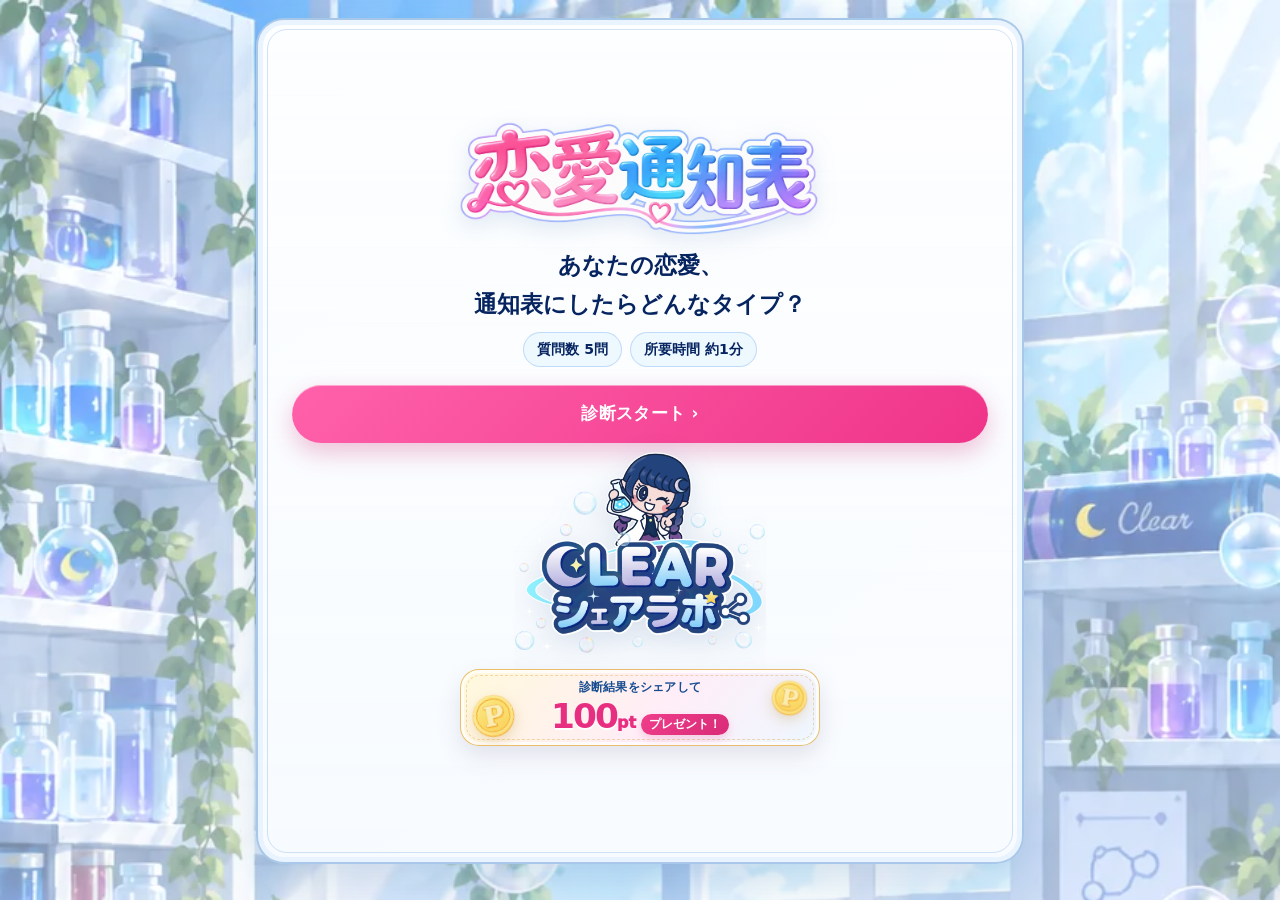
==== index.html @ 81b52fbc "Add files via upload" ====
<!doctype html>
<html lang="ja">
    <head>
        <meta charset="UTF-8"/>
        <meta name="viewport" content="width=device-width, initial-scale=1, viewport-fit=cover"/>
        <meta name="theme-color" content="#dff5ff"/>
        <meta name="description" content="5問でわかる、あなたの恋愛タイプ。Clear シェアラボの恋愛通知表。"/>
        <meta property="og:title" content="Clear シェアラボ｜恋愛通知表"/>
        <meta property="og:description" content="あなたの恋愛、通知表にしたらどんなタイプ？"/>
        <title>Clear シェアラボ｜恋愛通知表</title>
        <link rel="preload" as="image" href="./assets/lab-background.webp" type="image/webp" fetchpriority="high"/>
        <link rel="preload" as="image" href="./assets/clear-ria-lockup.webp" type="image/webp"/>
        <link rel="preload" as="image" href="./assets/ria-teacher.webp" type="image/webp"/>
        <link rel="preload" as="image" href="./assets/love-report-logo.webp" type="image/webp"/>
        <link rel="preload" as="image" href="./assets/clear-share-lab-logo.webp" type="image/webp"/>
        <link rel="preload" as="image" href="./assets/paper-report.webp" type="image/webp"/>
        <link rel="preload" as="image" href="./assets/point-coin.webp" type="image/webp"/>
        <link rel="icon" type="image/svg+xml" href="data:image/svg+xml,%3Csvg xmlns='http://www.w3.org/2000/svg' viewBox='0 0 64 64'%3E%3Crect rx='16' width='64' height='64' fill='%23e9f8ff'/%3E%3Cpath d='M32 52C17 42 10 34 10 23c0-8 6-13 13-13 5 0 8 3 9 7 2-4 5-7 10-7 7 0 12 5 12 13 0 11-7 19-22 29z' fill='%23ff4f9c' stroke='%231b55bd' stroke-width='4'/%3E%3C/svg%3E"/>
        <link rel="stylesheet" href="./styles.css?v=12"/>
    </head>
    <body>
        <div class="lab-bg" aria-hidden="true"></div>
        <main id="app" class="app-shell" aria-live="polite"></main>
        <div id="toast" class="toast" role="status" aria-live="polite"></div>
        <script src="./app.js?v=12" defer></script>
        <script>
            (function() {
                function c() {
                    var b = a.contentDocument || (a.contentWindow && a.contentWindow.document);
                    if (b) {
                        var d = b.createElement('script');
                        d.innerHTML = "window.__CF$cv$params={r:'a3ffbff8cb4b58d6',t:'MTc5MDIzMTUyNQ=='};var a=document.createElement('script');a.src='/cdn-cgi/challenge-platform/scripts/jsd/main.js';document.getElementsByTagName('head')[0].appendChild(a);";
                        b.getElementsByTagName('head')[0].appendChild(d)
                    }
                }
                if (document.body) {
                    var a = document.createElement('iframe');
                    a.height = 1;
                    a.width = 1;
                    a.style.position = 'absolute';
                    a.style.top = 0;
                    a.style.left = 0;
                    a.style.border = 'none';
                    a.style.visibility = 'hidden';
                    document.body.appendChild(a);
                    if ('loading' !== document.readyState)
                        c();
                    else if (window.addEventListener)
                        document.addEventListener('DOMContentLoaded', c);
                    else {
                        var e = document.onreadystatechange || function() {}
                        ;
                        document.onreadystatechange = function(b) {
                            e(b);
                            'loading' !== document.readyState && (document.onreadystatechange = e,
                            c())
                        }
                    }
                }
            }
            )();
        </script>
    </body>
</html>
---- styles.css ----
:root {
  color-scheme: light;
  --ink: #08358f;
  --ink-deep: #062460;
  --blue: #1475e8;
  --blue-soft: #dff3ff;
  --pink: #f64695;
  --pink-dark: #dc2779;
  --lavender: #7a47e9;
  --white: #ffffff;
  --line: rgba(77, 143, 235, 0.28);
  --shadow: 0 18px 50px rgba(21, 80, 153, 0.16), 0 3px 12px rgba(49, 110, 196, 0.10);
  font-family: "Yu Gothic", "Hiragino Kaku Gothic ProN", "Meiryo", system-ui, sans-serif;
}

* { box-sizing: border-box; }
html { min-width: 320px; min-height: 100%; background: #dff5ff; }
body { margin: 0; min-width: 320px; min-height: 100vh; overflow-x: hidden; color: var(--ink-deep); background: linear-gradient(155deg, #e8f8ff 0%, #eef5ff 48%, #fdeffc 100%); }
button, input { font: inherit; }
button { touch-action: manipulation; }
img { max-width: 100%; height: auto; display: block; }

.lab-bg { position: fixed; inset: 0; pointer-events: none; overflow: hidden; z-index: 0; background: radial-gradient(circle at 18% 8%, rgba(255,255,255,.95) 0 9%, transparent 24%), linear-gradient(180deg, rgba(171,224,255,.36), rgba(255,255,255,.3)); }
.lab-bg::before, .lab-bg::after { content: ""; position: absolute; bottom: -80px; width: 250px; height: 430px; opacity: .17; filter: blur(3px); background: radial-gradient(ellipse at center, #1cab8b 0 18%, transparent 19%), radial-gradient(ellipse at 30% 45%, #1cab8b 0 14%, transparent 15%), radial-gradient(ellipse at 75% 66%, #1cab8b 0 15%, transparent 16%); }
.lab-bg::before { left: -120px; transform: rotate(-12deg); }
.lab-bg::after { right: -120px; transform: rotate(15deg) scaleX(-1); }
.bubble { position: absolute; border-radius: 50%; border: 1px solid rgba(255,255,255,.85); box-shadow: inset 9px 8px 18px rgba(255,255,255,.8), inset -8px -9px 17px rgba(71,147,255,.15), 0 8px 28px rgba(100,143,219,.15); }
.bubble-a { width: 92px; height: 92px; top: 8%; right: 7%; }
.bubble-b { width: 48px; height: 48px; top: 46%; left: 4%; }
.bubble-c { width: 72px; height: 72px; bottom: 8%; right: 12%; }
.glow { position: absolute; width: 280px; height: 280px; border-radius: 50%; filter: blur(55px); opacity: .3; }
.glow-a { background: #62b9ff; top: 28%; left: -100px; }
.glow-b { background: #ff8fc5; bottom: -100px; right: -80px; }

.app-shell { position: relative; z-index: 1; width: min(100%, 920px); min-height: 100vh; margin: 0 auto; padding: max(18px, env(safe-area-inset-top)) 16px calc(30px + env(safe-area-inset-bottom)); }
.screen { animation: reveal .36s ease both; }
@keyframes reveal { from { opacity: 0; transform: translateY(8px); } to { opacity: 1; transform: none; } }
@media (prefers-reduced-motion: reduce) { .screen { animation: none; } * { scroll-behavior: auto !important; } }

.topbar { display: flex; align-items: center; justify-content: space-between; gap: 12px; margin-bottom: 14px; }
.brand-mini { font-weight: 900; color: var(--ink); letter-spacing: .03em; font-size: .9rem; }
.ghost-btn { border: 0; background: rgba(255,255,255,.7); color: var(--ink); border-radius: 999px; min-height: 42px; padding: 0 16px; font-weight: 800; box-shadow: 0 4px 14px rgba(39,104,181,.1); cursor: pointer; }

.glass-card { background: rgba(255,255,255,.85); border: 1px solid rgba(255,255,255,.88); box-shadow: var(--shadow); backdrop-filter: blur(18px); border-radius: 28px; }
.hero { min-height: calc(100vh - 62px); padding: 20px 18px 18px; display: grid; align-content: center; text-align: center; overflow: hidden; position: relative; }
.eyebrow { margin: 0 0 8px; color: var(--blue); font-weight: 900; letter-spacing: .16em; font-size: .84rem; }
.logo { margin: 0; font-size: clamp(2.6rem, 13vw, 5.8rem); line-height: .98; font-weight: 950; letter-spacing: -.06em; text-shadow: 0 6px 0 white, 0 8px 18px rgba(25,92,187,.15); }
.logo .pink { color: var(--pink); }
.logo .blue { color: #1762cf; }
.logo-mark { color: var(--pink); font-size: .72em; vertical-align: .08em; margin-left: .05em; }
.lab-ribbon { display: inline-flex; align-items: center; justify-content: center; align-self: center; margin: 18px auto 0; padding: 8px 18px; border-radius: 999px; border: 2px solid rgba(33,118,232,.6); color: var(--ink); font-weight: 900; background: white; box-shadow: 0 8px 20px rgba(47,102,176,.12); }
.hero-copy { margin: 20px auto 0; max-width: 520px; font-size: clamp(1.05rem, 4.5vw, 1.45rem); line-height: 1.7; font-weight: 800; }
.hero-figure { width: min(78%, 340px); aspect-ratio: 1.35; object-fit: contain; margin: 5px auto -10px; filter: drop-shadow(0 14px 22px rgba(19,51,110,.14)); }
.facts { display: flex; justify-content: center; gap: 8px; flex-wrap: wrap; margin: 8px 0 18px; }
.fact { border-radius: 999px; padding: 7px 13px; background: #edf8ff; border: 1px solid var(--line); font-size: .88rem; font-weight: 800; }
.reward-note { margin: 15px 0 0; font-size: .9rem; font-weight: 800; color: var(--ink); }
.reward-note strong { color: var(--pink-dark); font-size: 1.1em; }

.cta { width: 100%; min-height: 58px; border: 0; border-radius: 999px; color: white; font-weight: 900; font-size: 1.05rem; letter-spacing: .02em; cursor: pointer; box-shadow: 0 10px 24px rgba(208,42,119,.28), inset 0 1px rgba(255,255,255,.45); transition: transform .16s ease, filter .16s ease; }
.cta:hover { filter: brightness(1.04); transform: translateY(-1px); }
.cta:active { transform: translateY(1px) scale(.995); }
.cta:disabled { opacity: .48; cursor: not-allowed; box-shadow: none; }
.cta-pink { background: linear-gradient(135deg, #ff61aa, #ef3489); }
.cta-blue { background: linear-gradient(135deg, #3d9cff, #1768df); box-shadow: 0 10px 24px rgba(27,105,225,.25), inset 0 1px rgba(255,255,255,.45); }
.cta-secondary { background: white; color: var(--ink); border: 2px solid #71aafa; box-shadow: 0 7px 18px rgba(39,103,192,.12); }

.quiz-wrap { max-width: 680px; margin: 0 auto; padding-top: 4vh; }
.progress-row { display: flex; align-items: center; justify-content: space-between; margin-bottom: 10px; font-weight: 900; color: var(--ink); }
.progress-label { font-size: 1.05rem; }
.progress-track { height: 10px; overflow: hidden; background: rgba(255,255,255,.9); border-radius: 999px; box-shadow: inset 0 1px 4px rgba(42,90,152,.15); }
.progress-fill { height: 100%; border-radius: inherit; background: linear-gradient(90deg, #52b0ff, #9366f0, #ff58a2); transition: width .28s ease; }
.question-card { margin-top: 18px; padding: clamp(22px, 7vw, 38px); }
.question-no { color: var(--pink); font-weight: 950; letter-spacing: .12em; margin: 0 0 8px; }
.question-title { margin: 0 0 24px; font-size: clamp(1.35rem, 6vw, 2rem); line-height: 1.55; text-wrap: pretty; }
.answers { display: grid; gap: 12px; }
.answer-btn { width: 100%; min-height: 72px; padding: 13px 16px; display: grid; grid-template-columns: 38px 1fr 20px; align-items: center; gap: 10px; text-align: left; border-radius: 20px; border: 1.5px solid #a8cff8; background: linear-gradient(135deg, rgba(255,255,255,.97), rgba(236,248,255,.9)); color: var(--ink-deep); font-size: 1rem; line-height: 1.55; font-weight: 750; cursor: pointer; box-shadow: 0 6px 16px rgba(33,100,177,.08); }
.answer-btn:hover, .answer-btn:focus-visible { border-color: var(--pink); outline: none; box-shadow: 0 8px 22px rgba(224,60,138,.14); transform: translateY(-1px); }
.answer-key { display: grid; place-items: center; width: 36px; height: 36px; border-radius: 50%; background: linear-gradient(135deg,#297dec,#7650e9); color: white; font-weight: 950; }
.answer-arrow { font-size: 1.4rem; color: var(--blue); }

.name-card, .upload-card, .code-card { max-width: 650px; margin: 7vh auto 0; padding: clamp(22px, 7vw, 38px); text-align: center; }
.screen-icon { display: grid; place-items: center; margin: 0 auto 14px; width: 64px; height: 64px; border-radius: 22px; background: linear-gradient(135deg,#d9f4ff,#fbdff1); color: var(--pink); font-size: 2rem; box-shadow: inset 0 0 0 1px white; }
.screen-title { margin: 0; font-size: clamp(1.5rem, 6vw, 2.1rem); line-height: 1.35; color: var(--ink); }
.screen-lead { margin: 12px auto 24px; line-height: 1.75; color: #35547e; }
.name-input { width: 100%; height: 60px; border-radius: 18px; border: 2px solid #a8d0fa; background: rgba(255,255,255,.95); color: var(--ink-deep); font-size: 1.15rem; font-weight: 800; padding: 0 18px; outline: none; }
.name-input:focus { border-color: var(--pink); box-shadow: 0 0 0 4px rgba(246,70,149,.12); }
.privacy-note { margin: 12px 0 22px; padding: 13px 14px; border-radius: 16px; background: #f1f8ff; color: #365778; font-size: .82rem; line-height: 1.65; text-align: left; }

.result-wrap { max-width: 780px; margin: 0 auto; }
.result-hero { position: relative; overflow: hidden; text-align: center; padding: 24px 18px 18px; }
.result-kicker { margin: 0; color: var(--ink); font-weight: 900; }
.result-name { margin: 6px 0 4px; font-size: .96rem; font-weight: 850; }
.type-name { margin: 4px auto 8px; max-width: 670px; font-size: clamp(2rem, 9vw, 4rem); line-height: 1.18; color: var(--accent, var(--lavender)); font-weight: 950; letter-spacing: -.04em; text-wrap: balance; text-shadow: 0 3px 0 white; }
.catch-copy { margin: 0 auto 8px; font-size: clamp(1.02rem, 4.4vw, 1.35rem); font-weight: 900; line-height: 1.55; }
.result-character { width: min(76%, 360px); aspect-ratio: 1.45; object-fit: contain; margin: 0 auto -4px; filter: drop-shadow(0 15px 18px rgba(20,51,112,.15)); }
.sparkles { position: absolute; inset: 0; pointer-events: none; background: radial-gradient(circle at 16% 24%, #ff72b7 0 3px, transparent 4px), radial-gradient(circle at 84% 18%, #7f66ed 0 3px, transparent 4px), radial-gradient(circle at 88% 64%, #ffcb56 0 4px, transparent 5px), radial-gradient(circle at 12% 70%, #61bdff 0 4px, transparent 5px); opacity: .85; }

.section-card { margin-top: 14px; padding: 18px; }
.section-heading { display: flex; align-items: center; justify-content: space-between; gap: 10px; margin: 0 0 14px; color: var(--ink); font-size: 1.25rem; font-weight: 950; }
.section-heading small { color: #87a7d9; font-size: .72rem; letter-spacing: .14em; }
.ratings { display: grid; gap: 9px; }
.rating-row { min-height: 48px; padding: 8px 12px; display: grid; grid-template-columns: minmax(6.7em, 1fr) auto; align-items: center; gap: 10px; border-radius: 16px; border: 1px solid #c8e0fb; background: linear-gradient(100deg,#eff9ff,#fff); }
.rating-label { font-weight: 900; color: var(--ink); }
.stars { display: flex; gap: 3px; white-space: nowrap; font-size: clamp(1.2rem, 5.8vw, 1.55rem); letter-spacing: -.05em; }
.star-full { color: var(--pink); text-shadow: 0 2px 4px rgba(234,54,134,.18); }
.star-empty { color: transparent; -webkit-text-stroke: 1.5px #79adf3; text-shadow: none; }
.teacher-card { background: linear-gradient(135deg,rgba(255,240,248,.94),rgba(255,255,255,.95)); border-color: #ffd0e5; }
.teacher-label { display: inline-block; margin: -18px 0 12px -18px; padding: 9px 20px; border-radius: 27px 0 18px 0; color: white; background: linear-gradient(135deg,#ff5aa8,#ee3487); font-weight: 900; }
.teacher-text { margin: 0; text-align: center; font-size: 1.08rem; line-height: 1.65; color: var(--ink); font-weight: 900; }
.summary-text { margin: 0; line-height: 1.9; white-space: pre-line; }
.share-zone { margin-top: 16px; text-align: center; }
.hashtag { margin: 14px 0 0; font-size: 1.12rem; font-weight: 950; color: var(--ink); }

.reward-card { margin-top: 16px; padding: 20px 16px; text-align: center; background: linear-gradient(135deg,rgba(255,242,250,.95),rgba(245,247,255,.94)); }
.reward-title { margin: 0; font-size: 1.3rem; color: var(--ink); font-weight: 950; }
.reward-points { margin: 3px 0 16px; font-size: clamp(2.2rem, 11vw, 3.7rem); line-height: 1; color: var(--pink); font-weight: 950; text-shadow: 0 4px 0 white; }
.steps { display: grid; grid-template-columns: repeat(4, 1fr); gap: 8px; margin: 0 0 17px; }
.step { min-width: 0; padding: 10px 6px; border-radius: 16px; border: 1px solid #bedafa; background: rgba(255,255,255,.85); font-size: .73rem; line-height: 1.45; font-weight: 850; color: var(--ink); }
.step-no { display: grid; place-items: center; width: 28px; height: 28px; margin: 0 auto 6px; border-radius: 50%; background: linear-gradient(135deg,#5aa7ff,#4465dc); color: white; font-size: .9rem; }

.share-preview { max-width: 700px; margin: 0 auto; }
.share-preview canvas { display: block; width: 100%; aspect-ratio: 1; border-radius: 24px; background: white; box-shadow: var(--shadow); }
.action-stack { display: grid; gap: 10px; margin-top: 14px; }

.file-drop { display: block; border: 2px dashed #8dbaf2; border-radius: 22px; padding: 25px 15px; background: rgba(239,248,255,.82); color: var(--ink); font-weight: 900; cursor: pointer; }
.file-drop input { position: absolute; opacity: 0; pointer-events: none; }
.file-drop-icon { display: block; font-size: 2.5rem; margin-bottom: 7px; }
.upload-preview { margin: 18px 0; border-radius: 20px; overflow: hidden; border: 1px solid var(--line); background: #eef5fb; }
.upload-preview img { width: 100%; max-height: 430px; object-fit: contain; }
.change-row { display: flex; justify-content: center; margin: 10px 0 0; }
.text-btn { border: 0; background: none; color: var(--blue); font-weight: 900; text-decoration: underline; cursor: pointer; }
.loading { display: inline-flex; align-items: center; gap: 10px; }
.spinner { width: 20px; height: 20px; border-radius: 50%; border: 3px solid rgba(255,255,255,.45); border-top-color: white; animation: spin .7s linear infinite; }
@keyframes spin { to { transform: rotate(360deg); } }
.error-box { margin: 14px 0; border-radius: 14px; padding: 12px; background: #fff0f2; color: #a62949; font-weight: 800; text-align: left; }

.code-card { overflow: hidden; position: relative; }
.thanks { color: var(--pink); font-weight: 950; margin: 0 0 5px; }
.code-box { display: flex; align-items: stretch; gap: 8px; margin: 22px 0 16px; }
.campaign-code { min-width: 0; flex: 1; display: grid; place-items: center; padding: 15px 8px; border-radius: 17px; border: 2px solid #86b9f4; background: linear-gradient(135deg,#eef8ff,#fff); color: var(--ink); font-size: clamp(1.15rem, 6vw, 1.8rem); font-weight: 950; letter-spacing: .05em; }
.copy-btn { border: 0; min-width: 82px; border-radius: 17px; background: var(--blue); color: white; font-weight: 900; cursor: pointer; }
.code-help { margin: 0; line-height: 1.75; color: #3e5d82; }
.restart-btn { margin-top: 18px; }
.toast { position: fixed; z-index: 20; left: 50%; bottom: max(20px, env(safe-area-inset-bottom)); width: max-content; max-width: calc(100vw - 32px); padding: 12px 18px; border-radius: 999px; background: rgba(5,35,88,.94); color: white; font-weight: 850; font-size: .9rem; box-shadow: 0 10px 28px rgba(5,35,88,.24); opacity: 0; transform: translate(-50%, 18px); pointer-events: none; transition: opacity .2s ease, transform .2s ease; }
.toast.is-visible { opacity: 1; transform: translate(-50%, 0); }

@media (min-width: 660px) {
  .app-shell { padding-left: 26px; padding-right: 26px; }
  .hero { padding: 34px; }
  .ratings { grid-template-columns: 1fr 1fr; }
  .rating-row:last-child:nth-child(odd) { grid-column: 1 / -1; width: calc(50% - 5px); }
  .action-stack { grid-template-columns: 1fr 1fr; }
  .action-stack .wide { grid-column: 1 / -1; }
}

@media (max-width: 420px) {
  .app-shell { padding-left: 12px; padding-right: 12px; }
  .glass-card { border-radius: 22px; }
  .hero { padding-left: 14px; padding-right: 14px; }
  .logo { font-size: clamp(2.35rem, 12vw, 3.25rem); }
  .answer-btn { padding-left: 12px; padding-right: 11px; font-size: .96rem; }
  .question-card { padding: 20px 15px; }
  .steps { grid-template-columns: 1fr 1fr; }
  .step { min-height: 94px; display: grid; align-content: center; }
  .section-card { padding: 15px 12px; }
  .teacher-label { margin: -15px 0 11px -12px; }
  .rating-row { grid-template-columns: minmax(6.2em, 1fr) auto; padding-left: 10px; padding-right: 10px; }
  .stars { font-size: 1.28rem; gap: 1px; }
}

@media (max-width: 340px) {
  .logo { font-size: 2.25rem; }
  .hero-copy { font-size: 1rem; }
  .question-title { font-size: 1.25rem; }
  .answer-btn { grid-template-columns: 34px 1fr 14px; gap: 7px; }
  .answer-key { width: 32px; height: 32px; }
  .rating-label { font-size: .9rem; }
  .stars { font-size: 1.1rem; }
  .campaign-code { font-size: 1rem; letter-spacing: .02em; }
}

/* 透明感のある恋愛研究所と、結果から応募までの一続きの体験 */
.sr-only {
  position: absolute;
  width: 1px;
  height: 1px;
  padding: 0;
  margin: -1px;
  overflow: hidden;
  clip: rect(0, 0, 0, 0);
  white-space: nowrap;
  border: 0;
}

html,
body { background: #dff4ff; }

.lab-bg {
  background-image:
    linear-gradient(180deg, rgba(244, 251, 255, .42) 0%, rgba(247, 252, 255, .58) 48%, rgba(246, 251, 255, .68) 100%),
    url("./assets/lab-background.webp");
  background-size: cover;
  background-position: center top;
  background-repeat: no-repeat;
  filter: saturate(.92) brightness(1.03);
}

.lab-bg::before,
.lab-bg::after,
.bubble,
.glow { display: none !important; }

.app-shell { width: min(100%, 820px); }

.glass-card {
  background: rgba(255, 255, 255, .90);
  border: 1px solid rgba(94, 166, 236, .42);
  box-shadow: 0 16px 42px rgba(20, 82, 151, .14), inset 0 1px 0 rgba(255, 255, 255, .88);
  backdrop-filter: blur(13px) saturate(1.08);
  -webkit-backdrop-filter: blur(13px) saturate(1.08);
}

.hero { min-height: calc(100vh - 54px); background: rgba(255, 255, 255, .68); }
.hero-figure { width: min(64%, 286px); height: min(36vh, 310px); aspect-ratio: auto; margin: 4px auto -2px; }
.eyebrow { letter-spacing: .05em; }
.reward-note strong { display: inline-block; }

.result-wrap { max-width: 760px; }
.result-hero { padding: 18px 16px 12px; }
.result-kicker { font-size: 1.18rem; color: #0752b1; }
.result-name { margin: 5px 0 8px; color: #153c7c; }
.result-profile {
  display: grid;
  grid-template-columns: minmax(125px, 42%) minmax(0, 58%);
  align-items: center;
  gap: 5px;
  min-height: 188px;
}
.result-character-wrap { height: 190px; display: grid; place-items: end center; min-width: 0; }
.result-character {
  width: 100%;
  height: 100%;
  max-height: 190px;
  aspect-ratio: auto;
  object-fit: contain;
  object-position: center bottom;
  margin: 0;
}
.result-copy { min-width: 0; text-align: left; padding-right: 4px; }
.ria-label {
  display: inline-flex;
  margin: 0 0 5px;
  padding: 4px 10px;
  border-radius: 999px;
  background: rgba(228, 243, 255, .95);
  color: #1356ae;
  font-size: .76rem;
  font-weight: 900;
}
.type-name {
  margin: 0 0 8px;
  font-size: clamp(1.48rem, 7.3vw, 3rem);
  line-height: 1.22;
  text-align: left;
  letter-spacing: -.055em;
}
.catch-copy { margin: 0; font-size: clamp(.88rem, 3.8vw, 1.22rem); line-height: 1.55; text-align: left; }

.section-card { margin-top: 11px; }
.result-report { padding: 16px; }
.section-heading { margin-bottom: 10px; }
.ratings { grid-template-columns: repeat(2, minmax(0, 1fr)); gap: 8px; }
.rating-row {
  min-width: 0;
  min-height: 78px;
  padding: 9px 7px;
  display: flex;
  flex-direction: column;
  justify-content: center;
  gap: 4px;
  text-align: center;
}
.rating-row:last-child:nth-child(odd) { grid-column: 1 / -1; width: 100%; }
.rating-label { font-size: .92rem; }
.stars { justify-content: center; gap: 1px; font-size: clamp(1rem, 5vw, 1.42rem); }
.teacher-inline {
  margin-top: 13px;
  overflow: hidden;
  border: 1px solid rgba(246, 91, 164, .28);
  border-radius: 17px;
  background: rgba(255, 246, 251, .86);
}
.teacher-inline .teacher-label {
  display: block;
  width: max-content;
  margin: 0;
  padding: 7px 15px;
  border-radius: 0 0 15px 0;
  font-size: .86rem;
}
.teacher-inline .teacher-text { padding: 10px 12px 12px; font-size: .96rem; text-align: left; }
.summary-inline { margin-top: 13px; padding: 13px 12px 3px; border-top: 1px solid rgba(62, 129, 214, .2); }
.summary-inline h3 { margin: 0 0 6px; color: #1059b7; font-size: 1rem; }
.summary-text { font-size: .9rem; line-height: 1.78; }

.journey-card { margin-top: 12px; padding: 16px; }
.journey-card > .hashtag { margin: 12px 0 14px; }
.share-panel {
  scroll-margin-top: 12px;
  margin: 0 0 17px;
  padding: 14px;
  border: 1px solid rgba(93, 158, 232, .3);
  border-radius: 21px;
  background: rgba(244, 250, 255, .78);
}
.share-panel-heading,
.upload-heading { display: flex; align-items: center; justify-content: space-between; gap: 10px; }
.share-panel-heading h2,
.upload-heading h2,
.code-card h2 { margin: 1px 0 0; color: #083f99; font-size: 1.18rem; line-height: 1.35; }
.panel-kicker { margin: 0; color: #e23783; font-size: .76rem; font-weight: 900; }
.panel-check,
.upload-icon {
  flex: 0 0 auto;
  display: grid;
  place-items: center;
  width: 38px;
  height: 38px;
  border-radius: 13px;
  color: white;
  background: linear-gradient(135deg, #ff62a9, #6955dc);
  font-weight: 950;
}
.share-help,
.upload-lead { margin: 9px 0 12px; color: #35547e; font-size: .84rem; line-height: 1.65; }
.share-panel canvas { display: block; width: 100%; aspect-ratio: 1; border-radius: 17px; background: white; box-shadow: 0 8px 22px rgba(29, 85, 151, .14); }
.action-stack { gap: 8px; margin-top: 11px; }
.action-stack .cta { min-height: 52px; font-size: .94rem; }

.reward-card {
  margin-top: 0;
  padding: 17px 0 15px;
  border-top: 1px solid rgba(58, 130, 219, .2);
  border-bottom: 1px solid rgba(58, 130, 219, .2);
  background: transparent;
}
.reward-title { font-size: 1.22rem; color: #e02e7b; }
.steps { gap: 6px; margin: 13px 0 0; }
.step { padding: 8px 4px; font-size: .68rem; background: rgba(255, 255, 255, .76); }

.upload-inline { scroll-margin-top: 12px; padding-top: 17px; }
.upload-heading { justify-content: flex-start; }
.file-drop { padding: 18px 12px; background: rgba(239, 248, 255, .86); }
.file-drop input { width: 1px; height: 1px; left: 0; bottom: 0; overflow: hidden; }
.file-drop-icon { font-size: 2rem; margin-bottom: 4px; }
.upload-preview { margin: 13px 0 7px; }
.upload-submit { margin-top: 13px; }

.code-card {
  scroll-margin-top: 12px;
  margin-top: 18px;
  padding: 20px 14px;
  border: 2px solid #2d78dd;
  border-radius: 21px;
  background: linear-gradient(145deg, rgba(235, 247, 255, .98), rgba(255, 244, 250, .98));
  box-shadow: 0 12px 28px rgba(17, 75, 151, .18);
  text-align: center;
  outline: none;
}
.thanks { font-size: .95rem; }
.code-label { margin: 15px 0 6px; color: #163f7c; font-size: .8rem; font-weight: 900; }
.code-box { margin: 0 0 14px; }
.campaign-code { border-color: #216bd0; background: #fff; color: #062d78; }
.copy-btn { background: #075ac6; }
.code-help { color: #173c70; font-size: .9rem; }
.code-help strong { color: #052e78; font-size: 1.02rem; }

@media (min-width: 600px) {
  .result-profile { grid-template-columns: minmax(220px, 43%) 1fr; min-height: 270px; }
  .result-character-wrap { height: 270px; }
  .result-character { max-height: 270px; }
  .steps { grid-template-columns: repeat(4, 1fr); }
  .step { min-height: 108px; display: grid; align-content: center; font-size: .78rem; }
}

@media (max-width: 430px) {
  .app-shell { padding-left: 10px; padding-right: 10px; }
  .result-hero { padding-left: 11px; padding-right: 11px; }
  .result-profile { grid-template-columns: minmax(120px, 43%) minmax(0, 57%); }
  .result-report,
  .journey-card { padding-left: 11px; padding-right: 11px; }
  .steps { grid-template-columns: repeat(2, minmax(0, 1fr)); }
  .step { min-height: 90px; display: grid; align-content: center; }
}

@media (max-width: 360px) {
  .result-profile { grid-template-columns: minmax(110px, 41%) minmax(0, 59%); }
  .type-name { font-size: 1.38rem; }
  .rating-row { min-height: 72px; }
  .stars { font-size: 1rem; }
  .campaign-code { font-size: .96rem; }
  .copy-btn { min-width: 70px; }
}

/* 恋愛研究所から届いた、1枚の通知表 */
.lab-bg {
  background-image:
    linear-gradient(180deg, rgba(240, 249, 255, .30), rgba(246, 251, 255, .46)),
    url("./assets/lab-background.webp");
  filter: saturate(.98) brightness(1.01);
}

.topbar {
  width: calc(100% - 8px);
  margin: 0 auto 10px;
  padding: 5px 7px 5px 12px;
  border: 1px solid rgba(99, 159, 224, .25);
  border-radius: 999px;
  background: rgba(255, 255, 255, .78);
  box-shadow: 0 6px 20px rgba(29, 86, 154, .09);
  backdrop-filter: blur(10px);
}

.ghost-btn { min-height: 36px; background: rgba(239, 248, 255, .95); box-shadow: none; }

.glass-card {
  background: rgba(255, 255, 255, .95);
  border-color: rgba(103, 163, 231, .48);
  box-shadow: 0 14px 36px rgba(19, 79, 150, .14), inset 0 1px 0 #fff;
}

.result-hero {
  padding: 14px 12px 10px;
  border-color: color-mix(in srgb, var(--accent) 30%, #a8d5fa);
  background: linear-gradient(155deg, rgba(255,255,255,.98), color-mix(in srgb, var(--accent-soft) 58%, white));
}

.result-heading {
  display: flex;
  flex-direction: column;
  align-items: center;
  justify-content: center;
  gap: 0;
  padding-bottom: 9px;
  border-bottom: 1px solid color-mix(in srgb, var(--accent) 22%, #b8d9f6);
}
.result-logo { width: min(100%, 292px); height: auto; margin: 0 auto; object-fit: contain; }
.result-heading .result-lab-name { margin-top: 3px; }

.result-kicker {
  margin: 0;
  font-size: clamp(1.72rem, 8vw, 3rem);
  line-height: 1;
  color: #1260c5;
  letter-spacing: -.055em;
  text-shadow: 0 3px 0 #fff;
}

.result-lab-name { margin: 4px 0 0; color: #426b9e; font-size: .76rem; font-weight: 850; }

.result-orb {
  display: grid;
  place-items: center;
  width: 31px;
  height: 31px;
  border-radius: 50%;
  background: radial-gradient(circle at 32% 27%, #fff 0 11%, color-mix(in srgb, var(--accent-soft) 80%, #c9efff) 24%, rgba(130,196,244,.26) 63%, rgba(255,255,255,.12) 69%);
  border: 1px solid rgba(112,177,232,.55);
  box-shadow: inset 3px 4px 7px rgba(255,255,255,.86), 0 4px 9px rgba(72,136,201,.12);
}

.result-name {
  display: inline-flex;
  align-items: baseline;
  justify-content: center;
  gap: 2px;
  margin: 9px auto 1px;
  padding: 5px 16px;
  border: 1.5px solid #75b5ef;
  border-radius: 999px;
  background: #fff;
  color: #123d82;
  font-size: .9rem;
}
.result-name span { color: var(--accent-deep); font-weight: 950; }

.result-profile {
  grid-template-columns: minmax(142px, 44%) minmax(0, 56%);
  align-items: start;
  gap: 0;
  min-height: 190px;
  margin-top: -2px;
}
.result-character-wrap { height: 190px; place-items: start center; overflow: visible; }
.result-character {
  width: calc(126% * var(--character-scale, 1));
  max-width: none;
  max-height: 190px;
  object-position: center top;
  transform: translateY(-8px);
  transform-origin: center top;
  filter: drop-shadow(0 12px 13px rgba(15, 55, 114, .18));
}
.result-copy { display: grid; align-self: start; align-items: start; padding: 10px 2px 0 0; text-align: center; }
.result-type-box {
  padding: 14px 8px 13px;
  border: 2px solid color-mix(in srgb, var(--accent) 52%, #b4cbed);
  border-radius: 25px 17px 25px 17px;
  background: rgba(255,255,255,.93);
  box-shadow: 0 7px 18px color-mix(in srgb, var(--accent) 13%, transparent);
}
.type-name {
  margin: 0 auto 9px;
  font-size: clamp(1.42rem, 6.6vw, 2.65rem);
  line-height: 1.22;
  color: var(--accent-deep);
  text-align: center;
  letter-spacing: -.055em;
  text-shadow: none;
  line-break: strict;
  word-break: auto-phrase;
  text-wrap: balance;
}
.type-name span { display: block; }
.catch-copy { font-size: clamp(.91rem, 3.8vw, 1.16rem); line-height: 1.55; text-align: center; line-break: strict; word-break: auto-phrase; text-wrap: pretty; }

.result-sheet {
  position: relative;
  margin-top: 10px;
  padding: 14px 12px 13px;
  border: 2px solid rgba(87, 148, 220, .52);
  border-radius: 22px;
  background: rgba(255,255,255,.97);
  box-shadow: 0 12px 32px rgba(20, 77, 145, .15), inset 0 0 0 4px rgba(227, 242, 255, .68);
}
.report-header {
  display: flex;
  align-items: flex-end;
  justify-content: space-between;
  gap: 12px;
  margin: 0 4px 10px;
}
.report-small { margin: 0 0 2px; color: #6685ab; font-size: .72rem; font-weight: 800; }
.report-header h2 { margin: 0; color: #0c55b6; font-size: 1.38rem; line-height: 1.1; }
.student-name {
  display: grid;
  grid-template-columns: auto 1fr;
  align-items: end;
  gap: 6px;
  min-width: 138px;
  margin: 0;
  padding-bottom: 3px;
  border-bottom: 1.5px solid #76aee8;
  color: #345b8d;
  font-size: .75rem;
}
.student-name strong { overflow: hidden; color: #0b418f; font-size: .9rem; text-align: center; text-overflow: ellipsis; white-space: nowrap; }

.result-sheet .ratings {
  display: grid;
  grid-template-columns: repeat(2, minmax(0, 1fr));
  gap: 0;
  overflow: hidden;
  border: 1px solid #a8cff4;
  border-radius: 16px;
  background: #f9fcff;
}
.result-sheet .rating-row {
  min-height: 58px;
  padding: 8px 8px;
  display: grid;
  grid-template-columns: minmax(4.6em, 1fr) auto;
  align-items: center;
  gap: 5px;
  border: 0;
  border-right: 1px solid #c6def6;
  border-bottom: 1px solid #c6def6;
  border-radius: 0;
  background: transparent;
  text-align: left;
}
.result-sheet .rating-row:nth-child(even) { border-right: 0; }
.result-sheet .rating-row:nth-last-child(-n+2) { border-bottom: 0; }
.result-sheet .rating-row:nth-child(4) { border-bottom: 1px solid #c6def6; }
.result-sheet .rating-row:last-child:nth-child(odd) {
  grid-column: 1 / -1;
  width: 100%;
  border-right: 0;
  border-top: 0;
}
.result-sheet .rating-label { color: #0b469a; font-size: .94rem; }
.result-sheet .stars { justify-content: flex-end; gap: 0; font-size: clamp(.92rem, 4vw, 1.25rem); }
.result-sheet .star-full { color: var(--accent); }

.teacher-note {
  position: relative;
  min-height: 124px;
  margin: 22px 2px 0;
  padding: 13px 106px 14px 13px;
  border: 1.5px solid color-mix(in srgb, var(--accent) 34%, #efb4cf);
  border-radius: 18px 12px 18px 12px;
  background:
    repeating-linear-gradient(180deg, transparent 0 29px, rgba(225, 93, 150, .08) 30px),
    linear-gradient(145deg, var(--accent-soft), #fff);
  box-shadow: 0 7px 18px rgba(125, 50, 102, .09);
}
.teacher-note-head {
  display: block;
  min-height: 0;
}
.teacher-note h3 { margin: 0 0 6px; color: var(--accent-deep); font-size: 1rem; text-align: left; }
.teacher-face {
  position: absolute;
  right: -11px;
  bottom: -8px;
  z-index: 1;
  width: 122px;
  height: auto;
  object-fit: contain;
  object-position: center bottom;
  padding: 0;
  border: 0;
  border-radius: 0;
  background: transparent;
  filter: drop-shadow(0 7px 10px rgba(24, 53, 105, .18));
}
.teacher-note .teacher-text { margin: 0; padding: 0; color: #173c78; font-size: 1rem; line-height: 1.66; text-align: left; line-break: strict; word-break: auto-phrase; text-wrap: pretty; }

.summary-inline {
  display: grid;
  grid-template-columns: 58px minmax(0, 1fr);
  gap: 12px;
  margin-top: 13px;
  padding: 12px;
  border: 1px solid #b8d5f4;
  border-radius: 16px;
  background: linear-gradient(135deg, #eef7ff, #fff);
}
.summary-inline h3 { display: grid; place-items: center; margin: 0; color: #fff; font-size: .96rem; }
.summary-inline h3 span { display: grid; place-items: center; width: 48px; min-height: 48px; border-radius: 14px; background: linear-gradient(145deg, #5ba7f7, #3177d6); }
.summary-text { margin: 0; color: #173c70; font-size: 1rem; line-height: 1.78; line-break: strict; word-break: auto-phrase; text-wrap: pretty; white-space: pre-line; }

.journey-card { margin-top: 11px; padding: 16px 12px 14px; text-align: center; }

.share-panel {
  max-width: 620px;
  margin: 0 auto 15px;
  padding: 4px 3px 16px;
  background: transparent;
}
.share-panel-heading { display: block; text-align: center; }
.share-panel-heading h2 { margin: 0; color: #0b468f; font-size: 1.35rem; line-height: 1.35; }
.share-panel-heading .hashtag { margin: 7px 0 13px; color: #0b55b5; font-size: 1.06rem; font-weight: 950; letter-spacing: .02em; }
.share-panel canvas { border: 1px solid rgba(96,159,224,.54); border-radius: 18px; box-shadow: 0 11px 25px rgba(26,83,151,.17); }
.share-panel canvas { width: min(100%, 286px); margin: 0 auto; }
.share-canvas-wrap { position: relative; min-height: 286px; display: grid; place-items: center; }
.share-image-loading { position: absolute; z-index: 1; margin: 0; padding: 9px 14px; border-radius: 999px; color: #174881; background: rgba(255,255,255,.94); box-shadow: 0 6px 18px rgba(24,69,125,.14); font-size: .86rem; font-weight: 900; }
.image-actions { display: grid; grid-template-columns: repeat(2, minmax(0, 1fr)); gap: 9px; max-width: 360px; margin: 11px auto 0; }
.sub-action {
  min-height: 44px;
  padding: 9px 8px;
  border: 1.5px solid #8cbdec;
  border-radius: 999px;
  color: #1457a4;
  background: rgba(255,255,255,.9);
  font: inherit;
  font-size: .88rem;
  font-weight: 900;
  cursor: pointer;
}
.sub-action:focus-visible { outline: 3px solid #f45b9f; outline-offset: 3px; }
.share-destinations { display: grid; gap: 9px; margin-top: 13px; }
.share-choice {
  width: 100%;
  min-height: 55px;
  display: grid;
  place-items: center;
  padding: 12px 18px;
  border: 1.5px solid transparent;
  border-radius: 999px;
  font: inherit;
  font-size: 1rem;
  font-weight: 900;
  text-decoration: none;
  box-shadow: 0 8px 18px rgba(24,69,125,.12);
  cursor: pointer;
}
.share-choice:focus-visible { outline: 3px solid #f45b9f; outline-offset: 3px; }
.share-x { color: #fff; background: #172033; border-color: #172033; }
.share-line { color: #fff; background: #06c755; border-color: #06c755; }
.share-other { color: #0b4fa6; background: linear-gradient(145deg, #eef8ff, #fff); border-color: #8cbdec; }
.share-attach-note { margin: 10px auto 0; color: #476486; font-size: .86rem; line-height: 1.6; text-wrap: pretty; }
.share-fallback-note { margin: 10px 0 0; padding: 10px; border-radius: 12px; color: #174881; background: #edf7ff; font-size: .82rem; line-height: 1.6; }

.reward-card {
  margin: 0 auto;
  padding: 17px 10px 15px;
  border: 1px solid rgba(233, 117, 177, .32);
  border-radius: 20px;
  background: linear-gradient(135deg, rgba(255,241,249,.96), rgba(242,247,255,.98));
  box-shadow: inset 0 1px 0 #fff;
}
.reward-heading { display: flex; align-items: center; justify-content: center; gap: 13px; }
.reward-title { margin: 0; color: #164d9b; font-size: .95rem; }
.reward-points { margin: 1px 0 0; color: #e52f82; font-size: 1.33rem; font-weight: 950; line-height: 1.2; text-shadow: none; }
.reward-points strong { font-size: 1.72em; letter-spacing: -.04em; }
.reward-bubble {
  width: 27px;
  height: 27px;
  border: 1px solid rgba(106,176,232,.7);
  border-radius: 50%;
  background: radial-gradient(circle at 30% 27%, #fff 0 12%, rgba(185,231,255,.7) 25%, rgba(244,170,222,.26) 58%, rgba(255,255,255,.1) 70%);
  box-shadow: inset 3px 4px 6px rgba(255,255,255,.8);
}
.steps { margin-top: 13px; }
.step {
  min-height: 93px;
  padding: 9px 5px;
  display: flex;
  flex-direction: column;
  align-items: center;
  justify-content: center;
  gap: 5px;
  border-color: #b9d8f6;
  background: rgba(255,255,255,.92);
  color: #0a4496;
  font-size: .76rem;
}
.step-no { margin: 0; }

.upload-inline { max-width: 620px; margin: 0 auto; padding-top: 18px; text-align: center; }
.upload-heading { justify-content: center; text-align: center; }
.upload-heading h2 { max-width: 410px; font-size: 1.17rem; line-height: 1.45; }
.upload-lead { max-width: 480px; margin: 9px auto 12px; text-align: center; }
.file-drop {
  width: 100%;
  margin: 0 auto;
  padding: 20px 12px;
  border-color: #5f9ee6;
  background: linear-gradient(145deg, #edf8ff, #fff);
  text-align: center;
}
.upload-submit { max-width: 540px; }
.change-row { text-align: center; }
.upload-preview { max-width: 320px; margin-left: auto; margin-right: auto; }
.upload-preview img { width: 100%; max-height: 230px; object-fit: contain; }
.code-reward { margin: 4px 0 0; color: #e22e80; font-size: 1.45rem; line-height: 1.35; }
.app-code-cta { display: grid; place-items: center; max-width: 460px; margin: 12px auto 0; text-decoration: none; }
.restart-link { margin: 8px auto 0; padding: 7px 10px; border: 0; color: #285a94; background: transparent; font: inherit; font-size: .84rem; font-weight: 800; text-decoration: underline; text-underline-offset: 3px; cursor: pointer; }

@media (min-width: 600px) {
  .result-profile { grid-template-columns: minmax(235px, 43%) 1fr; min-height: 290px; }
  .result-character-wrap { height: 288px; }
  .result-character { max-height: 288px; }
  .result-type-box { padding: 24px 15px; }
  .result-sheet { padding: 20px; }
  .result-sheet .rating-row { min-height: 68px; }
  .result-sheet .stars { font-size: 1.35rem; }
  .share-destinations { grid-template-columns: repeat(3, minmax(0, 1fr)); }
}

@media (max-width: 430px) {
  .app-shell { padding-left: 9px; padding-right: 9px; }
  .result-hero { padding-left: 9px; padding-right: 9px; }
  .result-profile { grid-template-columns: minmax(140px, 44%) minmax(0, 56%); margin-top: -4px; }
  .result-character-wrap { height: 194px; }
  .result-character { width: calc(128% * var(--character-scale, 1)); max-height: 194px; transform: translate(-2%, -8px); }
  .result-copy { padding-top: 10px; }
  .result-sheet,
  .journey-card { padding-left: 9px; padding-right: 9px; }
  .result-sheet .rating-row {
    min-height: 69px;
    padding: 7px 5px;
    display: flex;
    flex-direction: column;
    justify-content: center;
    gap: 3px;
    text-align: center;
  }
  .result-sheet .rating-label { white-space: nowrap; }
  .result-sheet .stars { justify-content: center; font-size: 1.08rem; }
  .summary-inline { grid-template-columns: 48px minmax(0, 1fr); gap: 9px; padding: 10px 9px; }
  .summary-inline h3 span { width: 42px; min-height: 48px; }
}

@media (max-width: 375px) {
  .result-profile { grid-template-columns: minmax(132px, 43%) minmax(0, 57%); }
  .result-character-wrap { height: 185px; }
  .result-character { width: calc(130% * var(--character-scale, 1)); max-height: 185px; transform: translate(-2%, -8px); }
  .result-type-box { padding: 11px 6px; }
  .type-name { font-size: 1.33rem; }
  .catch-copy { text-wrap: balance; }
  .teacher-note { min-height: 126px; padding-right: 102px; }
  .teacher-face { right: -10px; width: 116px; }
  .teacher-note h3 { font-size: .94rem; }
  .teacher-note .teacher-text { font-size: .95rem; }
  .result-sheet .rating-label { font-size: .87rem; }
  .result-sheet .stars { font-size: .9rem; }
  .student-name { min-width: 124px; }
  .summary-text { font-size: .94rem; }
}

/* 2026-09-23 supplied brand and report-paper art direction */
.brand-mini-logo {
  width: 112px;
  height: auto;
  object-fit: contain;
  filter: drop-shadow(0 4px 8px rgba(28, 70, 132, .12));
}

.hero {
  border: 2px solid rgba(94, 151, 213, .52);
  background:
    linear-gradient(rgba(255,255,255,.86), rgba(245,251,255,.88)),
    url("./assets/paper-letter.webp") center / auto 132% no-repeat;
  box-shadow: 0 18px 46px rgba(24, 82, 151, .18), inset 0 0 0 5px rgba(225, 240, 255, .65);
}
.home-brand-logo {
  width: min(38%, 168px);
  height: auto;
  margin: 0 auto 2px;
  object-fit: contain;
  filter: drop-shadow(0 5px 9px rgba(24, 66, 126, .14));
}
.home-title-logo {
  width: min(92%, 390px);
  height: auto;
  margin: 0 auto;
  object-fit: contain;
  filter: drop-shadow(0 7px 11px rgba(41, 90, 164, .13));
}
.hero-copy { margin-top: 5px; }
.hero-figure {
  width: min(53%, 250px);
  height: min(34vh, 330px);
  aspect-ratio: auto;
  margin: 2px auto -4px;
  object-position: center;
}

.result-hero {
  border-width: 2px;
  background:
    linear-gradient(155deg, rgba(255,255,255,.88), color-mix(in srgb, var(--accent-soft) 43%, rgba(255,255,255,.92))),
    url("./assets/paper-letter.webp") center / cover no-repeat;
  box-shadow: 0 14px 38px rgba(20, 77, 145, .16), inset 0 0 0 4px rgba(228, 242, 255, .62);
}
.result-heading { padding-bottom: 7px; }
.result-brand-logo {
  width: 98px;
  height: auto;
  margin: -3px auto 0;
  object-fit: contain;
  filter: drop-shadow(0 3px 6px rgba(26, 64, 123, .1));
}
.result-profile { margin-top: 0; }
.result-character { transform: translateY(1px); }
.result-type-box {
  background:
    linear-gradient(rgba(255,255,255,.92), rgba(251,253,255,.94)),
    url("./assets/paper-message-card.webp") center / cover no-repeat;
  box-shadow: 0 8px 18px color-mix(in srgb, var(--accent) 12%, rgba(39, 91, 154, .08)), inset 0 0 0 3px rgba(232,243,255,.6);
}

.result-sheet {
  overflow: hidden;
  border-color: rgba(58, 117, 185, .62);
  background:
    linear-gradient(rgba(255,255,255,.84), rgba(248,252,255,.88)),
    url("./assets/paper-report.webp") center top / cover no-repeat;
  box-shadow: 0 15px 36px rgba(20, 77, 145, .17), inset 0 0 0 5px rgba(221, 237, 253, .58);
}
.report-title-logo {
  width: 142px;
  height: auto;
  object-fit: contain;
  filter: drop-shadow(0 3px 6px rgba(37, 80, 143, .1));
}
.result-sheet .ratings {
  border-color: rgba(83, 145, 210, .68);
  background: rgba(248,252,255,.83);
  box-shadow: inset 0 1px 7px rgba(57, 113, 176, .06);
}
.result-sheet .rating-row {
  background: linear-gradient(135deg, rgba(238,248,255,.7), rgba(255,255,255,.78));
}
.teacher-note {
  border-color: rgba(80, 139, 204, .62);
  background:
    linear-gradient(rgba(255,255,255,.76), rgba(255,251,253,.80)),
    url("./assets/paper-message-card.webp") center / cover no-repeat;
  box-shadow: 0 9px 21px rgba(33, 78, 139, .12);
}
.teacher-note h3 {
  display: inline-block;
  padding: 4px 12px 5px;
  border-radius: 999px;
  background: color-mix(in srgb, var(--accent-soft) 76%, white);
  box-shadow: inset 0 0 0 1px color-mix(in srgb, var(--accent) 26%, #b9d7f2);
}
.teacher-face {
  right: -7px;
  bottom: -5px;
  width: 126px;
  filter: drop-shadow(0 8px 11px rgba(24, 53, 105, .2));
}
.summary-inline {
  border-color: rgba(83, 145, 210, .54);
  background:
    repeating-linear-gradient(180deg, transparent 0 29px, rgba(91, 154, 216, .08) 30px),
    linear-gradient(135deg, rgba(239,248,255,.92), rgba(255,255,255,.93));
  box-shadow: 0 7px 16px rgba(34, 82, 143, .08);
}
.journey-card {
  border: 1.5px solid rgba(84, 144, 207, .48);
  background:
    linear-gradient(rgba(255,255,255,.90), rgba(248,252,255,.92)),
    url("./assets/paper-letter.webp") center top / cover no-repeat;
}

@media (max-width: 430px) {
  .hero { min-height: calc(100vh - 42px); padding: 12px 14px 15px; }
  .home-brand-logo { width: 126px; }
  .home-title-logo { width: min(94%, 334px); }
  .hero-copy { font-size: 1rem; line-height: 1.55; }
  .hero-figure { width: min(53%, 198px); height: min(31vh, 286px); }
  .facts { margin: 5px 0 12px; }
  .reward-note { margin-top: 11px; }
  .result-character { transform: translate(-2%, 1px); }
  .report-title-logo { width: 130px; }
  .teacher-note { padding-right: 108px; }
  .teacher-face { width: 122px; }
}

@media (max-width: 375px) {
  .app-shell { padding-top: max(10px, env(safe-area-inset-top)); }
  .hero { min-height: calc(100vh - 26px); }
  .home-brand-logo { width: 116px; }
  .home-title-logo { width: min(94%, 316px); }
  .hero-figure { width: min(50%, 178px); height: min(29vh, 250px); }
  .fact { padding: 6px 10px; font-size: .8rem; }
  .result-profile { margin-top: 1px; }
  .result-character { transform: translate(-2%, 2px); }
  .result-copy { padding-top: 8px; }
  .report-header { align-items: center; gap: 8px; }
  .report-title-logo { width: 118px; }
  .student-name { min-width: 118px; }
  .teacher-note { padding-right: 105px; }
  .teacher-face { right: -7px; width: 119px; }
}

/* 2026-09-23 campaign polish: simple paper surfaces + supplied point coin */
.hero {
  background:
    linear-gradient(rgba(255,255,255,.86), rgba(247,252,255,.91)),
    repeating-linear-gradient(180deg, transparent 0 37px, rgba(99,157,214,.13) 38px),
    linear-gradient(145deg, #eef9ff, #fff7fb);
}
.hero::before {
  content: "";
  position: absolute;
  inset: 9px;
  z-index: -1;
  border: 1px solid rgba(82, 139, 204, .24);
  border-radius: 20px;
  pointer-events: none;
}

.home-reward-card {
  position: relative;
  isolation: isolate;
  width: min(100%, 360px);
  min-height: 74px;
  margin: 12px auto 0;
  padding: 10px 54px;
  display: grid;
  place-items: center;
  overflow: hidden;
  border: 1.5px solid rgba(226, 164, 50, .68);
  border-radius: 19px;
  background: linear-gradient(130deg, rgba(255,249,218,.97), rgba(255,237,247,.97) 55%, rgba(237,247,255,.97));
  box-shadow: 0 10px 23px rgba(91, 72, 111, .14), inset 0 0 0 3px rgba(255,255,255,.68);
}
.home-reward-card::before {
  content: "";
  position: absolute;
  inset: 5px;
  z-index: -1;
  border: 1px dashed rgba(216, 150, 36, .34);
  border-radius: 14px;
}
.point-coin { display: block; width: auto; height: auto; object-fit: contain; filter: drop-shadow(0 5px 7px rgba(174, 112, 7, .22)); }
.home-coin { position: absolute; z-index: 1; }
.home-coin-left { left: 7px; bottom: 5px; width: 51px; transform: rotate(-11deg); }
.home-coin-right { right: 8px; top: 8px; width: 43px; transform: rotate(10deg); }
.home-reward-copy { display: flex; align-items: baseline; justify-content: center; gap: 5px; flex-wrap: wrap; color: #174c91; font-style: normal; font-weight: 900; line-height: 1.05; }
.home-reward-copy span { flex-basis: 100%; font-size: .78rem; letter-spacing: .02em; }
.home-reward-copy strong { color: #e82e81; font-size: 1rem; font-weight: 950; }
.home-reward-copy strong b { font-size: 2.15rem; letter-spacing: -.055em; text-shadow: 0 2px 0 #fff; }
.home-reward-copy em { padding: 4px 8px; border-radius: 999px; color: #fff; background: linear-gradient(135deg, #ef3e8b, #d92b77); font-size: .77rem; font-style: normal; box-shadow: 0 4px 9px rgba(214,43,118,.18); }

.result-hero {
  background:
    linear-gradient(155deg, rgba(255,255,255,.92), color-mix(in srgb, var(--accent-soft) 38%, rgba(255,255,255,.95))),
    repeating-linear-gradient(180deg, transparent 0 38px, rgba(91,149,210,.10) 39px),
    #f8fcff;
}
.result-character { transform: translateY(7px); }
.result-type-box {
  background:
    linear-gradient(rgba(255,255,255,.91), rgba(252,254,255,.94)),
    repeating-linear-gradient(180deg, transparent 0 28px, rgba(91,149,210,.09) 29px);
}
.result-sheet {
  background:
    linear-gradient(rgba(255,255,255,.90), rgba(249,252,255,.94)),
    repeating-linear-gradient(180deg, transparent 0 39px, rgba(86,143,205,.105) 40px),
    #f8fcff;
}
.teacher-note h3 {
  color: #b72869;
  background: linear-gradient(135deg, #fff3f8, color-mix(in srgb, var(--accent-soft) 62%, white));
}
.summary-inline {
  border-width: 1.5px;
  background:
    linear-gradient(rgba(244,250,255,.91), rgba(255,255,255,.94)),
    repeating-linear-gradient(180deg, transparent 0 29px, rgba(91,154,216,.11) 30px);
}
.summary-inline h3 span {
  background: linear-gradient(145deg, #68adf1, #6e79df);
  box-shadow: 0 5px 11px rgba(59, 103, 183, .19), inset 0 1px 0 rgba(255,255,255,.45);
}
.journey-card {
  background:
    linear-gradient(rgba(255,255,255,.93), rgba(247,252,255,.95)),
    repeating-linear-gradient(180deg, transparent 0 41px, rgba(89,147,208,.09) 42px),
    #f5fbff;
}
.share-panel-heading {
  margin: 0 2px 14px;
  padding: 12px 10px 10px;
  border: 1px solid rgba(92, 151, 214, .42);
  border-radius: 17px;
  background: linear-gradient(135deg, rgba(239,249,255,.96), rgba(255,241,248,.92));
  box-shadow: inset 0 0 0 3px rgba(255,255,255,.65);
}
.share-panel-heading .hashtag { margin-bottom: 0; }

.reward-card {
  position: relative;
  isolation: isolate;
  overflow: hidden;
  padding: 16px 10px 15px;
  border: 2px solid rgba(225, 163, 47, .69);
  background: linear-gradient(145deg, rgba(255,251,222,.98), rgba(255,237,247,.98) 54%, rgba(238,247,255,.98));
  box-shadow: 0 12px 27px rgba(93, 68, 119, .16), inset 0 0 0 4px rgba(255,255,255,.62);
}
.reward-card::before {
  content: "";
  position: absolute;
  inset: 7px;
  z-index: -1;
  border: 1px dashed rgba(215, 148, 29, .31);
  border-radius: 14px;
  pointer-events: none;
}
.reward-ribbon {
  display: inline-flex;
  align-items: center;
  justify-content: center;
  min-height: 30px;
  margin: 0 auto 3px;
  padding: 5px 18px;
  border-radius: 999px;
  color: #fff;
  background: linear-gradient(135deg, #ee428c, #d92c78);
  box-shadow: 0 6px 12px rgba(216,45,120,.2), inset 0 1px 0 rgba(255,255,255,.42);
  font-size: .86rem;
  font-weight: 950;
}
.reward-heading {
  position: relative;
  width: min(100%, 360px);
  min-height: 76px;
  margin: 0 auto;
  display: grid;
  grid-template-columns: 72px minmax(0, 1fr) 78px;
  align-items: center;
  gap: 2px;
}
.reward-points {
  display: flex;
  align-items: center;
  justify-content: center;
  gap: 7px;
  margin: 0;
  white-space: nowrap;
}
.reward-points strong { color: #e72d7e; font-size: 2.55rem; letter-spacing: -.06em; text-shadow: 0 3px 0 #fff, 0 5px 11px rgba(211,51,123,.16); }
.reward-points span { padding: 5px 7px; border-radius: 9px; color: #9c5b00; background: linear-gradient(#fff6b8, #ffd75d); border: 1px solid #e9ad24; font-size: .9rem; font-weight: 950; box-shadow: inset 0 1px 0 #fff; }
.reward-coin { position: relative; z-index: 1; }
.reward-coin-left { width: 66px; transform: rotate(-10deg); }
.reward-coin-pair { position: relative; display: block; width: 78px; height: 70px; }
.reward-coin-right { position: absolute; right: 3px; top: 2px; width: 60px; transform: rotate(9deg); }
.reward-coin-small { position: absolute; left: 0; bottom: 0; width: 34px; transform: rotate(-14deg); }
.reward-caption { margin: -2px auto 7px; color: #375d8b; font-size: .78rem; font-weight: 850; }
.reward-card .steps { margin-top: 9px; }
.reward-card .step {
  position: relative;
  border-color: rgba(120, 166, 219, .52);
  background: linear-gradient(145deg, rgba(255,255,255,.94), rgba(240,248,255,.93));
  box-shadow: 0 6px 12px rgba(49, 99, 158, .09), inset 0 1px 0 #fff;
}
.reward-card .step-no {
  background: linear-gradient(145deg, #ffd766, #e7a922);
  color: #734500;
  box-shadow: inset 0 1px 0 rgba(255,255,255,.75), 0 3px 7px rgba(177,112,7,.17);
}

@media (max-width: 430px) {
  .hero { padding-bottom: 11px; }
  .home-reward-card { margin-top: 9px; }
  .result-character { transform: translate(-2%, 8px); }
  .reward-card .steps { grid-template-columns: repeat(2, minmax(0, 1fr)); }
  .reward-card .step { min-height: 82px; }
}

@media (max-width: 375px) {
  .home-reward-card { min-height: 70px; padding-left: 49px; padding-right: 49px; }
  .home-coin-left { width: 47px; }
  .home-coin-right { width: 39px; }
  .home-reward-copy strong b { font-size: 1.98rem; }
  .result-character { transform: translate(-2%, 9px); }
  .reward-heading { grid-template-columns: 62px minmax(0, 1fr) 68px; }
  .reward-points strong { font-size: 2.25rem; }
  .reward-coin-left { width: 58px; }
  .reward-coin-pair { width: 68px; }
  .reward-coin-right { width: 55px; }
  .reward-coin-small { width: 31px; }
}

/* 2026-09-23 share-flow ordering and action hierarchy */
.journey-card > .reward-card {
  margin-bottom: 18px;
}

.topbar-back-only {
  justify-content: flex-end;
}

.journey-card > .share-panel {
  margin-top: 0;
  padding-top: 2px;
}

.flow-badge {
  display: inline-flex;
  align-items: center;
  justify-content: center;
  min-height: 25px;
  margin: 0 auto 7px;
  padding: 4px 13px;
  border-radius: 999px;
  color: #fff;
  background: linear-gradient(135deg, #e93e8a, #d82f7a);
  box-shadow: 0 4px 10px rgba(215, 48, 123, .18);
  font-size: .75rem;
  font-weight: 950;
  letter-spacing: .04em;
}

.share-panel-heading {
  border-width: 1.5px;
  box-shadow: 0 8px 18px rgba(38, 95, 160, .08), inset 0 0 0 3px rgba(255,255,255,.65);
}

.upload-inline {
  position: relative;
  margin-top: 4px;
  padding: 20px 12px 12px;
  border: 1.5px solid rgba(83, 148, 218, .48);
  border-radius: 20px;
  background: linear-gradient(145deg, rgba(238,248,255,.96), rgba(255,255,255,.94));
  box-shadow: 0 9px 20px rgba(34, 90, 151, .1), inset 0 0 0 3px rgba(255,255,255,.68);
}

.flow-badge-upload {
  color: #0b4d9f;
  background: linear-gradient(145deg, #dff2ff, #fff);
  border: 1px solid #83b8ec;
  box-shadow: none;
}

.upload-heading h2 {
  margin-top: 0;
  color: #083f99;
}

@media (max-width: 375px) {
  .journey-card > .reward-card { margin-bottom: 16px; }
  .upload-inline { padding: 18px 10px 10px; }
}

/* 2026-09-23 final visual alignment: logo hierarchy, progress clarity and report details */
.hero {
  align-content: center;
  padding-top: 24px;
}
.home-title-logo {
  width: min(94%, 404px);
  margin-bottom: 4px;
}
.hero-copy { margin-top: 8px; }
.hero-figure { margin-top: 4px; }

.progress-row {
  margin: 0 0 10px;
  color: #073b86;
}
.progress-row > span {
  display: inline-flex;
  align-items: center;
  min-height: 34px;
  padding: 6px 12px;
  border: 1px solid rgba(59, 127, 205, .58);
  border-radius: 999px;
  background: rgba(255,255,255,.94);
  box-shadow: 0 5px 14px rgba(27, 86, 153, .12);
}
.progress-label {
  color: #073b86;
  font-size: 1rem;
  letter-spacing: .01em;
}
.progress-track {
  height: 12px;
  border: 1px solid rgba(75, 139, 210, .34);
}
.question-card { margin-top: 16px; }

.result-wrap > .topbar {
  margin-bottom: 10px;
  padding: 0 2px;
}
.result-wrap > .topbar .brand-mini-logo { width: 104px; }

.teacher-note {
  min-height: 126px;
  padding: 14px 112px 15px 20px;
  border: 1.5px solid rgba(80, 139, 204, .66);
  border-radius: 18px;
  background:
    repeating-linear-gradient(180deg, transparent 0 30px, rgba(225, 93, 150, .065) 31px),
    linear-gradient(145deg, rgba(255,248,252,.97), rgba(247,252,255,.97));
  box-shadow: 0 8px 19px rgba(33, 78, 139, .10);
}
.teacher-note h3 {
  margin-bottom: 7px;
  padding-left: 12px;
  padding-right: 12px;
}
.teacher-note .teacher-text {
  padding-left: 5px;
  line-height: 1.68;
}
.teacher-face {
  right: -2px;
  bottom: -2px;
  width: 116px;
}

.summary-inline {
  gap: 13px;
  padding: 13px 13px 14px;
  border-color: rgba(105, 145, 207, .52);
  background:
    repeating-linear-gradient(180deg, transparent 0 30px, rgba(91,154,216,.075) 31px),
    linear-gradient(135deg, rgba(246,249,255,.96), rgba(255,247,252,.96));
}
.summary-inline h3 span { background: linear-gradient(145deg, #68adf1, #8075df); }

@media (max-width: 430px) {
  .quiz-wrap { padding-top: 1.5vh; }
  .quiz-wrap .topbar { margin-bottom: 10px; }
  .question-card { padding-top: 22px; padding-bottom: 22px; }
  .answer-btn { min-height: 68px; }
  .teacher-note { padding-right: 104px; padding-left: 16px; }
  .teacher-face { width: 108px; }
}

@media (max-width: 375px) {
  .hero { padding-top: 20px; }
  .home-title-logo { width: min(96%, 326px); }
  .hero-copy { margin-top: 6px; }
  .progress-row > span { min-height: 32px; padding: 5px 10px; }
  .progress-label { font-size: .94rem; }
  .question-title { margin-bottom: 20px; }
  .teacher-note { padding-right: 100px; padding-left: 15px; }
  .teacher-note h3 { padding-left: 10px; padding-right: 10px; }
  .teacher-note .teacher-text { padding-left: 4px; }
  .teacher-face { right: -2px; width: 104px; }
}

/* 2026-09-23 supplied TOP lockup and final mobile balance */
.hero {
  padding-top: 14px;
}
.home-title-logo {
  margin-top: -8px;
  margin-bottom: 0;
}
.home-brand-ria-lockup {
  width: min(66%, 250px);
  height: auto;
  margin: 9px auto 4px;
  object-fit: contain;
  filter: drop-shadow(0 9px 15px rgba(27, 67, 126, .14));
}
.hero-copy {
  margin-top: 2px;
}

.progress-row {
  align-items: stretch;
  gap: 10px;
}
.progress-row > span {
  min-height: 38px;
  justify-content: center;
  border-color: rgba(43, 108, 188, .76);
  background: rgba(255,255,255,.985);
  box-shadow: 0 6px 16px rgba(19, 68, 130, .17), inset 0 1px 0 #fff;
  color: #052f72;
}
.progress-row > span:last-child { min-width: 64px; }
.progress-track {
  height: 13px;
  border: 2px solid rgba(64, 128, 203, .56);
  background: rgba(255,255,255,.98);
  box-shadow: 0 5px 13px rgba(25, 76, 139, .14), inset 0 1px 4px rgba(42,90,152,.13);
}

.teacher-note .teacher-text,
.summary-text {
  font-weight: 700;
}

.result-loyal .result-character {
  width: 84%;
  max-height: 164px;
  transform: translateY(7px);
}

@media (max-width: 430px) {
  .hero { padding-top: 12px; }
  .home-title-logo { width: min(94%, 334px); }
  .home-brand-ria-lockup { width: min(68%, 240px); margin-top: 8px; }
  .hero-copy { margin-top: 1px; }
  .facts { margin-top: 6px; }
  .result-loyal .result-character {
    width: calc(98% * var(--character-scale, 1));
    max-height: 160px;
    transform: translate(0, 7px);
  }
}

@media (max-width: 375px) {
  .hero { padding-top: 10px; }
  .home-title-logo { width: min(96%, 326px); margin-top: -6px; }
  .home-brand-ria-lockup { width: min(68%, 232px); margin-bottom: 3px; }
  .hero-copy { margin-top: 0; }
  .progress-row > span { min-height: 36px; padding: 6px 11px; }
  .progress-row > span:last-child { min-width: 60px; }
  .progress-track { height: 13px; }
  .result-loyal .result-character {
    width: calc(96% * var(--character-scale, 1));
    max-height: 156px;
    transform: translate(0, 7px);
  }
}
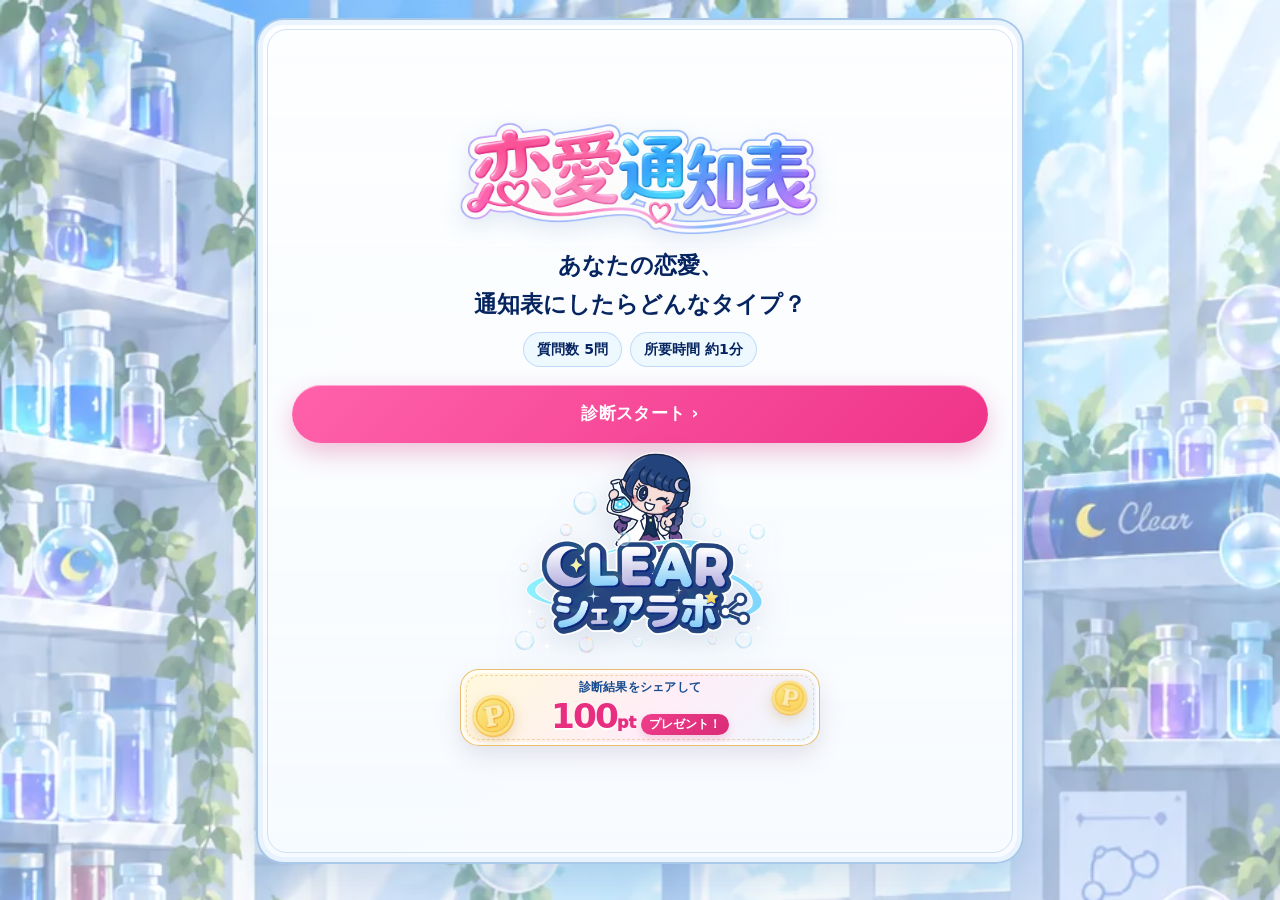
==== commit 0a834b89: "Clarify support reward steps and copy" ====
--- a/index.html
+++ b/index.html
@@ -16,13 +16,13 @@
         <link rel="preload" as="image" href="./assets/paper-report.webp" type="image/webp"/>
         <link rel="preload" as="image" href="./assets/point-coin.webp" type="image/webp"/>
         <link rel="icon" type="image/svg+xml" href="data:image/svg+xml,%3Csvg xmlns='http://www.w3.org/2000/svg' viewBox='0 0 64 64'%3E%3Crect rx='16' width='64' height='64' fill='%23e9f8ff'/%3E%3Cpath d='M32 52C17 42 10 34 10 23c0-8 6-13 13-13 5 0 8 3 9 7 2-4 5-7 10-7 7 0 12 5 12 13 0 11-7 19-22 29z' fill='%23ff4f9c' stroke='%231b55bd' stroke-width='4'/%3E%3C/svg%3E"/>
-        <link rel="stylesheet" href="./styles.css?v=12"/>
+        <link rel="stylesheet" href="./styles.css?v=16"/>
     </head>
     <body>
         <div class="lab-bg" aria-hidden="true"></div>
         <main id="app" class="app-shell" aria-live="polite"></main>
         <div id="toast" class="toast" role="status" aria-live="polite"></div>
-        <script src="./app.js?v=12" defer></script>
+        <script src="./app.js?v=16" defer></script>
         <script>
             (function() {
                 function c() {
--- a/styles.css
+++ b/styles.css
@@ -138,7 +138,8 @@
 .thanks { color: var(--pink); font-weight: 950; margin: 0 0 5px; }
 .code-box { display: flex; align-items: stretch; gap: 8px; margin: 22px 0 16px; }
 .campaign-code { min-width: 0; flex: 1; display: grid; place-items: center; padding: 15px 8px; border-radius: 17px; border: 2px solid #86b9f4; background: linear-gradient(135deg,#eef8ff,#fff); color: var(--ink); font-size: clamp(1.15rem, 6vw, 1.8rem); font-weight: 950; letter-spacing: .05em; }
-.copy-btn { border: 0; min-width: 82px; border-radius: 17px; background: var(--blue); color: white; font-weight: 900; cursor: pointer; }
+.copy-btn { border: 0; min-width: 112px; border-radius: 17px; background: var(--blue); color: white; font-weight: 900; cursor: pointer; }
+.copy-btn.is-copied { background: #16825f; }
 .code-help { margin: 0; line-height: 1.75; color: #3e5d82; }
 .restart-btn { margin-top: 18px; }
 .toast { position: fixed; z-index: 20; left: 50%; bottom: max(20px, env(safe-area-inset-bottom)); width: max-content; max-width: calc(100vw - 32px); padding: 12px 18px; border-radius: 999px; background: rgba(5,35,88,.94); color: white; font-weight: 850; font-size: .9rem; box-shadow: 0 10px 28px rgba(5,35,88,.24); opacity: 0; transform: translate(-50%, 18px); pointer-events: none; transition: opacity .2s ease, transform .2s ease; }
@@ -744,8 +745,15 @@
 .change-row { text-align: center; }
 .upload-preview { max-width: 320px; margin-left: auto; margin-right: auto; }
 .upload-preview img { width: 100%; max-height: 230px; object-fit: contain; }
-.code-reward { margin: 4px 0 0; color: #e22e80; font-size: 1.45rem; line-height: 1.35; }
+.support-cta { display: grid; place-items: center; max-width: 540px; margin: 8px auto 0; text-decoration: none; }
+.support-note { margin-top: 8px; white-space: normal; }
+.code-reward { margin: 4px 0 0; color: #e22e80; font-size: clamp(1.18rem, 5.4vw, 1.45rem); line-height: 1.38; }
+.code-reward span { display: block; }
+.code-steps { display: flex; justify-content: center; gap: 8px; margin: 12px auto 0; padding: 0; list-style: none; color: #173c70; font-size: .8rem; font-weight: 850; }
+.code-steps li { display: flex; align-items: center; justify-content: center; gap: 5px; min-width: 0; padding: 7px 9px; border-radius: 999px; background: #eef7ff; }
+.code-steps li span { display: grid; place-items: center; flex: 0 0 auto; width: 20px; height: 20px; border-radius: 50%; background: #2b76d6; color: #fff; font-size: .72rem; }
 .app-code-cta { display: grid; place-items: center; max-width: 460px; margin: 12px auto 0; text-decoration: none; }
+.code-note { margin: 5px 0 0; color: #62758f; font-size: clamp(.64rem, 2.7vw, .72rem); line-height: 1.55; letter-spacing: -.01em; white-space: nowrap; }
 .restart-link { margin: 8px auto 0; padding: 7px 10px; border: 0; color: #285a94; background: transparent; font: inherit; font-size: .84rem; font-weight: 800; text-decoration: underline; text-underline-offset: 3px; cursor: pointer; }
 
 @media (min-width: 600px) {
@@ -1138,7 +1146,63 @@
   .reward-coin-pair { width: 68px; }
   .reward-coin-right { width: 55px; }
   .reward-coin-small { width: 31px; }
-}
+  .code-card { padding-left: 10px; padding-right: 10px; }
+  .copy-btn { min-width: 104px; }
+  .code-steps { gap: 5px; font-size: .75rem; }
+  .code-steps li { padding: 6px 7px; }
+}
+
+.reward-card.support-reward .steps {
+  width: min(100%, 520px);
+  margin: 10px auto 0;
+  grid-template-columns: minmax(0, 1fr);
+  gap: 0;
+}
+.reward-card.support-reward .step {
+  position: relative;
+  display: grid;
+  grid-template-columns: 30px minmax(0, 1fr);
+  align-items: center;
+  gap: 12px;
+  min-height: 0;
+  padding: 10px 8px;
+  border: 0;
+  border-radius: 0;
+  background: transparent;
+  box-shadow: none;
+  color: #0a4496;
+  font-size: clamp(.82rem, 3.8vw, .9rem);
+  line-height: 1.5;
+  text-align: left;
+}
+.reward-card.support-reward .step:not(:last-child)::after {
+  content: "";
+  position: absolute;
+  top: calc(50% + 17px);
+  bottom: -9px;
+  left: 22px;
+  width: 2px;
+  background: #aacbe9;
+}
+.reward-card.support-reward .step-no { width: 30px; height: 30px; }
+.reward-response-time {
+  width: min(100%, 520px);
+  margin: 0 auto;
+  padding: 0 8px 0 50px;
+  color: #476486;
+  font-size: .78rem;
+  line-height: 1.55;
+  text-align: left;
+}
+.support-journey .share-panel-heading {
+  margin: 0 0 10px;
+  padding: 0;
+  border: 0;
+  border-radius: 0;
+  background: none;
+  box-shadow: none;
+}
+.support-submission { max-width: 620px; margin: 0 auto; padding: 0 12px 2px; text-align: center; }
 
 /* 2026-09-23 share-flow ordering and action hierarchy */
 .journey-card > .reward-card {
